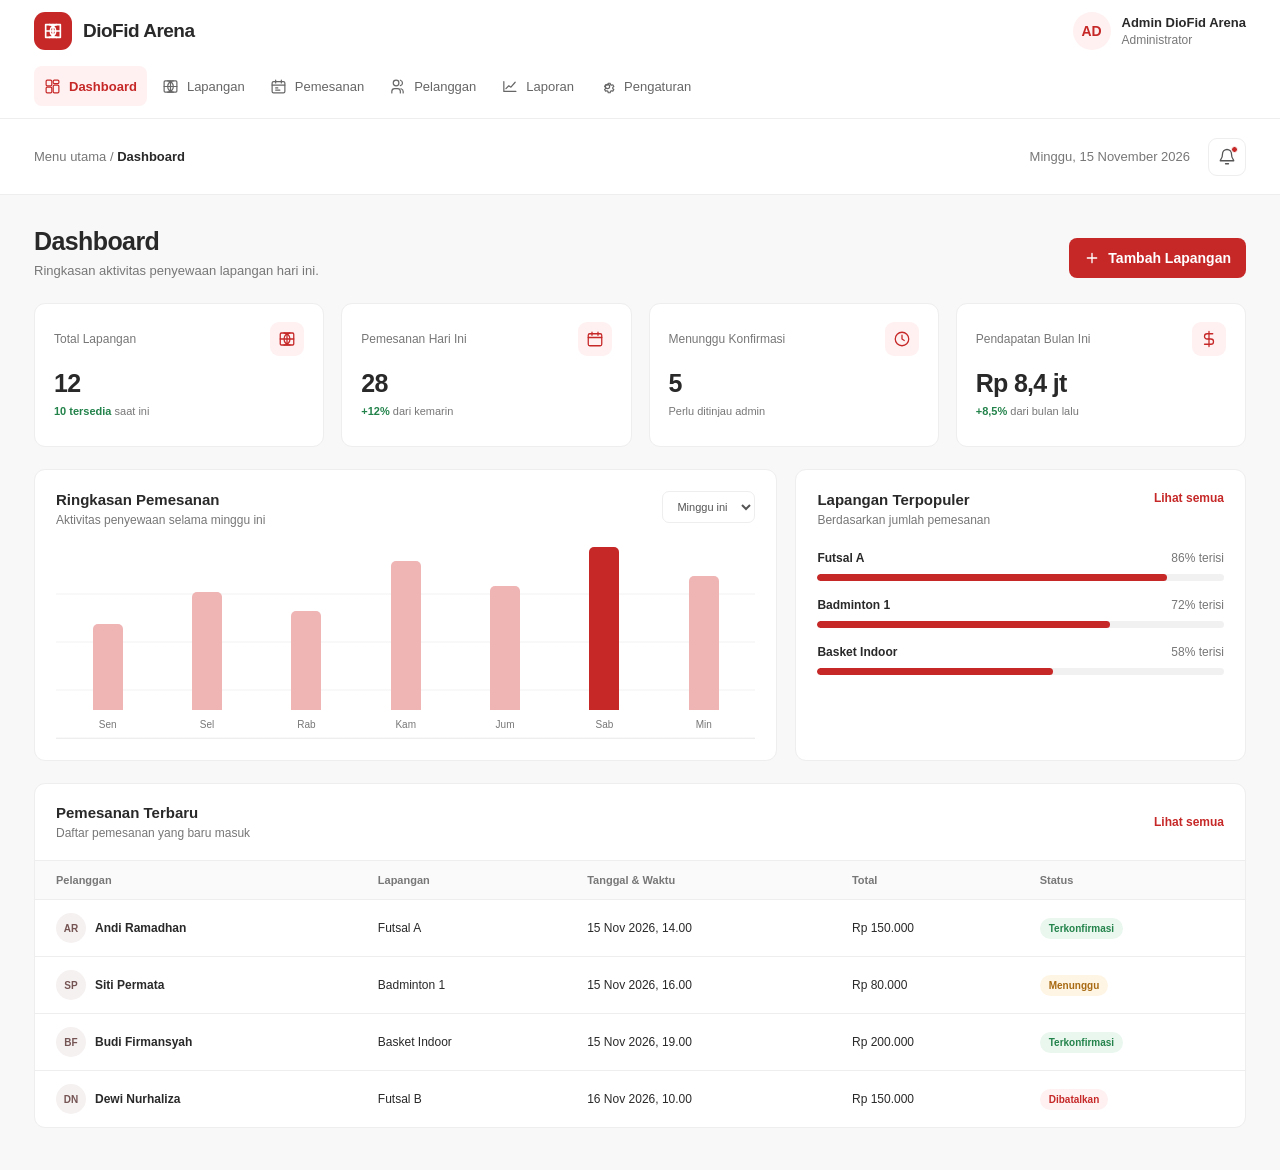
==== admin/index.html @ 39020728 "membuat halaman utama dashboard admin" ====
<!DOCTYPE html>
<html lang="id">
<head>
  <meta charset="UTF-8">
  <meta name="viewport" content="width=device-width, initial-scale=1.0">
  <meta name="theme-color" content="#c62828">
  <title>Dashboard Admin | DioFid Arena</title>
  <link rel="stylesheet" href="css/style.css">
</head>
<body>
  <div class="layout">
    <aside class="sidebar" aria-label="Navigasi admin">
      <a class="brand" href="#" aria-label="DioFid Arena, halaman utama admin">
        <span class="brand-mark" aria-hidden="true">
          <svg viewBox="0 0 24 24" fill="none" stroke="currentColor" stroke-width="1.8" stroke-linecap="round" stroke-linejoin="round">
            <path d="M4 5h16v14H4z"></path>
            <path d="M12 5v14M4 12h16M8 5a7 7 0 0 1 0 14M16 5a7 7 0 0 0 0 14"></path>
          </svg>
        </span>
        <span>DioFid Arena</span>
      </a>

      <p class="nav-label">Menu utama</p>
      <nav aria-label="Menu utama">
        <ul class="nav-list">
          <li>
            <a class="nav-link active" href="#dashboard" aria-current="page">
              <svg viewBox="0 0 24 24" aria-hidden="true"><rect x="3" y="3" width="8" height="8" rx="1.5"></rect><rect x="13" y="3" width="8" height="5" rx="1.5"></rect><rect x="13" y="10" width="8" height="11" rx="1.5"></rect><rect x="3" y="13" width="8" height="8" rx="1.5"></rect></svg>
              Dashboard
            </a>
          </li>
          <li>
            <a class="nav-link" href="#lapangan">
              <svg viewBox="0 0 24 24" aria-hidden="true"><rect x="3" y="4" width="18" height="16" rx="1.5"></rect><path d="M12 4v16M3 12h18M8 4a8 8 0 0 1 0 16M16 4a8 8 0 0 0 0 16"></path></svg>
              Lapangan
            </a>
          </li>
          <li>
            <a class="nav-link" href="#pemesanan">
              <svg viewBox="0 0 24 24" aria-hidden="true"><rect x="3" y="5" width="18" height="16" rx="2"></rect><path d="M16 3v4M8 3v4M3 10h18M8 14h3M8 17h6"></path></svg>
              Pemesanan
            </a>
          </li>
          <li>
            <span class="nav-link" aria-disabled="true">
              <svg viewBox="0 0 24 24" aria-hidden="true"><path d="M16 21v-2a4 4 0 0 0-4-4H8a4 4 0 0 0-4 4v2"></path><circle cx="10" cy="7" r="4"></circle><path d="M20 21v-2a4 4 0 0 0-3-3.87M16 3.13a4 4 0 0 1 0 7.75"></path></svg>
              Pelanggan
            </span>
          </li>
          <li>
            <span class="nav-link" aria-disabled="true">
              <svg viewBox="0 0 24 24" aria-hidden="true"><path d="M4 19V5M4 19h17"></path><path d="m7 15 4-4 3 2 6-7"></path></svg>
              Laporan
            </span>
          </li>
          <li>
            <span class="nav-link" aria-disabled="true">
              <svg viewBox="0 0 24 24" aria-hidden="true"><circle cx="12" cy="12" r="3"></circle><path d="m19.4 15 .1.1 1.4 1.1-1.4 2.4-1.8-.6a8 8 0 0 1-1.6.9l-.3 1.9h-2.8l-.3-1.9a8 8 0 0 1-1.6-.9l-1.8.6-1.4-2.4 1.5-1.2a7 7 0 0 1 0-1.8l-1.5-1.2 1.4-2.4 1.8.6a8 8 0 0 1 1.6-.9l.3-1.9h2.8l.3 1.9a8 8 0 0 1 1.6.9l1.8-.6 1.4 2.4-1.5 1.2a7 7 0 0 1 0 1.8Z"></path></svg>
              Pengaturan
            </span>
          </li>
        </ul>
      </nav>

      <div class="sidebar-bottom">
        <div class="admin-profile">
          <span class="avatar" aria-hidden="true">AD</span>
          <div>
            <p class="profile-name">Admin DioFid Arena</p>
            <p class="profile-role">Administrator</p>
          </div>
        </div>
      </div>
    </aside>

    <main class="main" id="dashboard">
      <header class="topbar">
        <div class="breadcrumb">Menu utama <span aria-hidden="true">/</span> <strong>Dashboard</strong></div>
        <div class="topbar-right">
          <span class="today">Minggu, 15 November 2026</span>
          <button class="notification" type="button" aria-label="Notifikasi baru">
            <svg viewBox="0 0 24 24" aria-hidden="true"><path d="M18 8a6 6 0 0 0-12 0c0 7-3 7-3 9h18c0-2-3-2-3-9M10 21h4"></path></svg>
            <span class="notification-dot" aria-hidden="true"></span>
          </button>
        </div>
      </header>

      <div class="content">
        <section class="page-heading" aria-labelledby="page-title">
          <div>
            <h1 id="page-title">Dashboard</h1>
            <p>Ringkasan aktivitas penyewaan lapangan hari ini.</p>
          </div>
          <a class="primary-button" href="#lapangan">
            <svg viewBox="0 0 24 24" aria-hidden="true"><path d="M12 5v14M5 12h14"></path></svg>
            Tambah Lapangan
          </a>
        </section>

        <section class="stats-grid" aria-label="Ringkasan statistik">
          <article class="stat-card">
            <div class="stat-top">
              Total Lapangan
              <span class="stat-icon" aria-hidden="true">
                <svg viewBox="0 0 24 24"><rect x="3" y="4" width="18" height="16" rx="1.5"></rect><path d="M12 4v16M3 12h18M8 4a8 8 0 0 1 0 16M16 4a8 8 0 0 0 0 16"></path></svg>
              </span>
            </div>
            <p class="stat-value">12</p>
            <p class="stat-note"><strong>10 tersedia</strong> saat ini</p>
          </article>
          <article class="stat-card">
            <div class="stat-top">
              Pemesanan Hari Ini
              <span class="stat-icon" aria-hidden="true">
                <svg viewBox="0 0 24 24"><rect x="3" y="5" width="18" height="16" rx="2"></rect><path d="M16 3v4M8 3v4M3 10h18"></path></svg>
              </span>
            </div>
            <p class="stat-value">28</p>
            <p class="stat-note"><strong>+12%</strong> dari kemarin</p>
          </article>
          <article class="stat-card">
            <div class="stat-top">
              Menunggu Konfirmasi
              <span class="stat-icon" aria-hidden="true">
                <svg viewBox="0 0 24 24"><circle cx="12" cy="12" r="9"></circle><path d="M12 7v5l3 2"></path></svg>
              </span>
            </div>
            <p class="stat-value">5</p>
            <p class="stat-note">Perlu ditinjau admin</p>
          </article>
          <article class="stat-card">
            <div class="stat-top">
              Pendapatan Bulan Ini
              <span class="stat-icon" aria-hidden="true">
                <svg viewBox="0 0 24 24"><path d="M12 2v20M17 5H9.5a3.5 3.5 0 0 0 0 7h5a3.5 3.5 0 0 1 0 7H6"></path></svg>
              </span>
            </div>
            <p class="stat-value">Rp 8,4 jt</p>
            <p class="stat-note"><strong>+8,5%</strong> dari bulan lalu</p>
          </article>
        </section>

        <section class="overview-grid" aria-label="Ringkasan performa">
          <article class="panel">
            <div class="panel-heading">
              <div>
                <h2>Ringkasan Pemesanan</h2>
                <p>Aktivitas penyewaan selama minggu ini</p>
              </div>
              <select class="period-select" aria-label="Periode ringkasan">
                <option>Minggu ini</option>
                <option>Bulan ini</option>
              </select>
            </div>
            <div class="chart" role="img" aria-label="Grafik pemesanan minggu ini: Senin 45 persen, Selasa 62 persen, Rabu 52 persen, Kamis 78 persen, Jumat 65 persen, Sabtu 92 persen, Minggu 70 persen">
              <div class="chart-day"><span class="chart-bar chart-bar-45"></span><span class="chart-label">Sen</span></div>
              <div class="chart-day"><span class="chart-bar chart-bar-62"></span><span class="chart-label">Sel</span></div>
              <div class="chart-day"><span class="chart-bar chart-bar-52"></span><span class="chart-label">Rab</span></div>
              <div class="chart-day"><span class="chart-bar chart-bar-78"></span><span class="chart-label">Kam</span></div>
              <div class="chart-day"><span class="chart-bar chart-bar-65"></span><span class="chart-label">Jum</span></div>
              <div class="chart-day"><span class="chart-bar chart-bar-92 highlight"></span><span class="chart-label">Sab</span></div>
              <div class="chart-day"><span class="chart-bar chart-bar-70"></span><span class="chart-label">Min</span></div>
            </div>
          </article>

          <article class="panel" id="lapangan">
            <div class="panel-heading">
              <div>
                <h2>Lapangan Terpopuler</h2>
                <p>Berdasarkan jumlah pemesanan</p>
              </div>
              <a class="text-link" href="#lapangan">Lihat semua</a>
            </div>
            <div class="field-list">
              <div class="field-item">
                <strong>Futsal A</strong><span>86% terisi</span>
                <div class="progress-track" role="progressbar" aria-label="Futsal A terisi" aria-valuenow="86" aria-valuemin="0" aria-valuemax="100"><div class="progress-fill progress-86"></div></div>
              </div>
              <div class="field-item">
                <strong>Badminton 1</strong><span>72% terisi</span>
                <div class="progress-track" role="progressbar" aria-label="Badminton 1 terisi" aria-valuenow="72" aria-valuemin="0" aria-valuemax="100"><div class="progress-fill progress-72"></div></div>
              </div>
              <div class="field-item">
                <strong>Basket Indoor</strong><span>58% terisi</span>
                <div class="progress-track" role="progressbar" aria-label="Basket Indoor terisi" aria-valuenow="58" aria-valuemin="0" aria-valuemax="100"><div class="progress-fill progress-58"></div></div>
              </div>
            </div>
          </article>
        </section>

        <section class="panel table-panel" id="pemesanan" aria-labelledby="booking-title">
          <div class="panel-heading">
            <div>
              <h2 id="booking-title">Pemesanan Terbaru</h2>
              <p>Daftar pemesanan yang baru masuk</p>
            </div>
            <a class="text-link" href="#pemesanan">Lihat semua</a>
          </div>
          <div class="table-wrap">
            <table>
              <thead>
                <tr>
                  <th scope="col">Pelanggan</th>
                  <th scope="col">Lapangan</th>
                  <th scope="col">Tanggal &amp; Waktu</th>
                  <th scope="col">Total</th>
                  <th scope="col">Status</th>
                </tr>
              </thead>
              <tbody>
                <tr>
                  <td><span class="customer-cell"><span class="customer-avatar" aria-hidden="true">AR</span>Andi Ramadhan</span></td>
                  <td>Futsal A</td>
                  <td>15 Nov 2026, 14.00</td>
                  <td>Rp 150.000</td>
                  <td><span class="status confirmed">Terkonfirmasi</span></td>
                </tr>
                <tr>
                  <td><span class="customer-cell"><span class="customer-avatar" aria-hidden="true">SP</span>Siti Permata</span></td>
                  <td>Badminton 1</td>
                  <td>15 Nov 2026, 16.00</td>
                  <td>Rp 80.000</td>
                  <td><span class="status waiting">Menunggu</span></td>
                </tr>
                <tr>
                  <td><span class="customer-cell"><span class="customer-avatar" aria-hidden="true">BF</span>Budi Firmansyah</span></td>
                  <td>Basket Indoor</td>
                  <td>15 Nov 2026, 19.00</td>
                  <td>Rp 200.000</td>
                  <td><span class="status confirmed">Terkonfirmasi</span></td>
                </tr>
                <tr>
                  <td><span class="customer-cell"><span class="customer-avatar" aria-hidden="true">DN</span>Dewi Nurhaliza</span></td>
                  <td>Futsal B</td>
                  <td>16 Nov 2026, 10.00</td>
                  <td>Rp 150.000</td>
                  <td><span class="status cancelled">Dibatalkan</span></td>
                </tr>
              </tbody>
            </table>
          </div>
        </section>
      </div>
    </main>
  </div>
</body>
</html>
---- admin/css/style.css ----
:root {
      color-scheme: light;
      --red: #c62828;
      --red-dark: #a91f1f;
      --red-light: #fff1f1;
      --ink: #292929;
      --muted: #777;
      --line: #eeeeee;
      --surface: #ffffff;
      --background: #f8f8f8;
      --green: #23834b;
      --green-light: #eaf7ef;
      --amber: #a86a12;
      --amber-light: #fff5e5;
    }

    * {
      box-sizing: border-box;
    }

    body {
      margin: 0;
      background: var(--background);
      color: var(--ink);
      font-family: Arial, Helvetica, sans-serif;
      font-size: 14px;
    }

    a {
      color: inherit;
      text-decoration: none;
    }

    button {
      font: inherit;
    }

    .layout {
      min-height: 100vh;
    }

    .sidebar {
      position: sticky;
      top: 0;
      z-index: 2;
      display: flex;
      width: 100%;
      flex-wrap: wrap;
      align-items: center;
      gap: 16px;
      border-bottom: 1px solid var(--line);
      background: var(--surface);
      padding: 12px 34px;
    }

    .brand {
      display: flex;
      align-items: center;
      gap: 11px;
      margin: 0;
      font-size: 19px;
      font-weight: 700;
      letter-spacing: -0.5px;
      white-space: nowrap;
    }

    .brand-mark {
      display: grid;
      width: 38px;
      height: 38px;
      place-items: center;
      border-radius: 11px;
      background: var(--red);
      color: white;
    }

    .brand-mark svg {
      width: 22px;
      height: 22px;
    }

    .nav-label {
      display: none;
    }

    .sidebar nav {
      order: 3;
      flex: 1 0 100%;
      min-width: 0;
    }

    .nav-list {
      display: flex;
      flex-wrap: wrap;
      justify-content: flex-start;
      gap: 5px;
      margin: 0;
      padding: 0;
      list-style: none;
    }

    .nav-link {
      display: flex;
      min-height: 40px;
      align-items: center;
      gap: 8px;
      border-radius: 8px;
      color: #666;
      padding: 0 10px;
      font-size: 13px;
      transition: background 150ms ease, color 150ms ease;
      white-space: nowrap;
    }

    .nav-link.active,
    a.nav-link:hover {
      background: var(--red-light);
      color: var(--red);
    }

    .nav-link.active {
      font-weight: 700;
    }

    .nav-link svg {
      width: 17px;
      height: 17px;
      flex: 0 0 auto;
      fill: none;
      stroke: currentColor;
      stroke-linecap: round;
      stroke-linejoin: round;
      stroke-width: 1.7;
    }

    .sidebar-bottom {
      flex-shrink: 0;
      margin-left: auto;
    }

    .admin-profile {
      display: flex;
      align-items: center;
      gap: 11px;
      padding: 0;
    }

    .avatar {
      display: grid;
      width: 38px;
      height: 38px;
      flex: 0 0 auto;
      place-items: center;
      border-radius: 50%;
      background: var(--red-light);
      color: var(--red);
      font-weight: 700;
    }

    .profile-name {
      margin: 0 0 3px;
      font-size: 13px;
      font-weight: 700;
    }

    .profile-role {
      margin: 0;
      color: var(--muted);
      font-size: 12px;
    }

    .main {
      min-height: 100vh;
      margin-left: 0;
    }

    .topbar {
      display: flex;
      min-height: 76px;
      align-items: center;
      justify-content: space-between;
      border-bottom: 1px solid var(--line);
      background: var(--surface);
      padding: 0 34px;
    }

    .breadcrumb {
      color: var(--muted);
      font-size: 13px;
    }

    .breadcrumb strong {
      color: var(--ink);
      font-weight: 600;
    }

    .topbar-right {
      display: flex;
      align-items: center;
      gap: 18px;
    }

    .today {
      color: var(--muted);
      font-size: 13px;
    }

    .notification {
      position: relative;
      display: grid;
      width: 38px;
      height: 38px;
      place-items: center;
      border: 1px solid var(--line);
      border-radius: 9px;
      background: white;
      color: #555;
    }

    .notification svg {
      width: 18px;
      height: 18px;
      fill: none;
      stroke: currentColor;
      stroke-linecap: round;
      stroke-linejoin: round;
      stroke-width: 1.7;
    }

    .notification-dot {
      position: absolute;
      top: 7px;
      right: 7px;
      width: 7px;
      height: 7px;
      border: 1.5px solid white;
      border-radius: 50%;
      background: var(--red);
    }

    .content {
      width: min(100%, 1440px);
      margin: 0 auto;
      padding: 32px 34px 42px;
    }

    .page-heading {
      display: flex;
      align-items: flex-end;
      justify-content: space-between;
      gap: 16px;
      margin-bottom: 25px;
    }

    .page-heading h1 {
      margin: 0 0 7px;
      font-size: 25px;
      letter-spacing: -0.6px;
    }

    .page-heading p {
      margin: 0;
      color: var(--muted);
      font-size: 13px;
    }

    .primary-button {
      display: inline-flex;
      min-height: 40px;
      align-items: center;
      justify-content: center;
      gap: 8px;
      border: 0;
      border-radius: 8px;
      background: var(--red);
      color: white;
      padding: 0 15px;
      font-weight: 600;
      cursor: pointer;
    }

    .primary-button:hover {
      background: var(--red-dark);
    }

    .primary-button svg {
      width: 16px;
      height: 16px;
      fill: none;
      stroke: currentColor;
      stroke-linecap: round;
      stroke-width: 2;
    }

    .stats-grid {
      display: grid;
      grid-template-columns: repeat(4, minmax(0, 1fr));
      gap: 17px;
      margin-bottom: 22px;
    }

    .stat-card,
    .panel {
      border: 1px solid var(--line);
      border-radius: 11px;
      background: var(--surface);
    }

    .stat-card {
      min-height: 144px;
      padding: 18px 19px;
    }

    .stat-top {
      display: flex;
      align-items: center;
      justify-content: space-between;
      gap: 8px;
      color: var(--muted);
      font-size: 12px;
    }

    .stat-icon {
      display: grid;
      width: 34px;
      height: 34px;
      place-items: center;
      border-radius: 9px;
      background: var(--red-light);
      color: var(--red);
    }

    .stat-icon svg {
      width: 18px;
      height: 18px;
      fill: none;
      stroke: currentColor;
      stroke-linecap: round;
      stroke-linejoin: round;
      stroke-width: 1.7;
    }

    .stat-value {
      margin: 13px 0 7px;
      font-size: 25px;
      font-weight: 700;
      letter-spacing: -0.7px;
    }

    .stat-note {
      margin: 0;
      color: var(--muted);
      font-size: 11px;
    }

    .stat-note strong {
      color: var(--green);
      font-weight: 600;
    }

    .overview-grid {
      display: grid;
      grid-template-columns: minmax(0, 1.65fr) minmax(265px, 1fr);
      gap: 18px;
      margin-bottom: 22px;
    }

    .panel {
      padding: 21px;
    }

    .panel-heading {
      display: flex;
      align-items: flex-start;
      justify-content: space-between;
      gap: 12px;
      margin-bottom: 20px;
    }

    .panel-heading h2 {
      margin: 0 0 5px;
      font-size: 15px;
    }

    .panel-heading p {
      margin: 0;
      color: var(--muted);
      font-size: 12px;
    }

    .period-select {
      border: 1px solid var(--line);
      border-radius: 7px;
      background: white;
      color: #555;
      padding: 8px 10px;
      font: inherit;
      font-size: 11px;
    }

    .chart {
      display: grid;
      height: 192px;
      grid-template-columns: repeat(7, minmax(0, 1fr));
      align-items: end;
      gap: 12px;
      border-bottom: 1px solid var(--line);
      background: repeating-linear-gradient(
        to bottom,
        transparent 0,
        transparent 46px,
        #f2f2f2 47px,
        transparent 48px
      );
      padding: 0 8px;
    }

    .chart-day {
      display: flex;
      height: 100%;
      flex-direction: column;
      align-items: center;
      justify-content: flex-end;
      gap: 9px;
      color: var(--muted);
      font-size: 10px;
    }

    .chart-bar {
      width: min(30px, 75%);
      min-height: 8px;
      border-radius: 5px 5px 0 0;
      background: #efb4b4;
    }

    .chart-bar-45 { height: 45%; }
    .chart-bar-52 { height: 52%; }
    .chart-bar-62 { height: 62%; }
    .chart-bar-65 { height: 65%; }
    .chart-bar-70 { height: 70%; }
    .chart-bar-78 { height: 78%; }
    .chart-bar-92 { height: 92%; }

    .chart-bar.highlight {
      background: var(--red);
    }

    .chart-label {
      padding-bottom: 8px;
    }

    .field-list {
      display: grid;
      gap: 17px;
      margin-top: 24px;
    }

    .field-item {
      display: grid;
      grid-template-columns: 1fr auto;
      gap: 9px 12px;
      align-items: center;
      font-size: 12px;
    }

    .field-item strong {
      font-size: 12px;
    }

    .field-item span {
      color: var(--muted);
    }

    .progress-track {
      grid-column: 1 / -1;
      height: 7px;
      overflow: hidden;
      border-radius: 10px;
      background: #f1f1f1;
    }

    .progress-fill {
      height: 100%;
      border-radius: inherit;
      background: var(--red);
    }

    .progress-58 { width: 58%; }
    .progress-72 { width: 72%; }
    .progress-86 { width: 86%; }

    .table-panel {
      padding: 0;
      overflow: hidden;
    }

    .table-panel .panel-heading {
      align-items: center;
      margin: 0;
      padding: 20px 21px;
    }

    .text-link {
      color: var(--red);
      font-size: 12px;
      font-weight: 600;
    }

    .table-wrap {
      overflow-x: auto;
    }

    table {
      width: 100%;
      border-collapse: collapse;
      text-align: left;
      white-space: nowrap;
    }

    thead {
      background: #fafafa;
    }

    th,
    td {
      border-top: 1px solid var(--line);
      padding: 13px 21px;
    }

    th {
      color: var(--muted);
      font-size: 11px;
      font-weight: 600;
    }

    td {
      font-size: 12px;
    }

    .customer-cell {
      display: flex;
      align-items: center;
      gap: 9px;
      font-weight: 600;
    }

    .customer-avatar {
      display: grid;
      width: 30px;
      height: 30px;
      place-items: center;
      border-radius: 50%;
      background: #f6f1f1;
      color: #755454;
      font-size: 10px;
      font-weight: 700;
    }

    .status {
      display: inline-block;
      border-radius: 20px;
      padding: 5px 9px;
      font-size: 10px;
      font-weight: 600;
    }

    .status.confirmed {
      background: var(--green-light);
      color: var(--green);
    }

    .status.waiting {
      background: var(--amber-light);
      color: var(--amber);
    }

    .status.cancelled {
      background: var(--red-light);
      color: var(--red);
    }

    @media (max-width: 1100px) {
      .sidebar {
        row-gap: 8px;
        padding: 12px 24px;
      }

      .stats-grid {
        grid-template-columns: repeat(2, minmax(0, 1fr));
      }

      .overview-grid {
        grid-template-columns: minmax(0, 1.3fr) minmax(240px, 1fr);
      }
    }

    @media (max-width: 760px) {
      .sidebar {
        position: static;
        padding: 12px 18px;
      }

      .nav-list {
        overflow-x: auto;
        flex-wrap: nowrap;
      }

      .nav-link {
        min-height: 38px;
        font-size: 12px;
      }

      .nav-link svg {
        width: 15px;
        height: 15px;
      }

      .topbar {
        min-height: 60px;
        padding: 0 20px;
      }

      .content {
        padding: 25px 20px 32px;
      }

      .overview-grid {
        grid-template-columns: 1fr;
      }
    }

    @media (max-width: 480px) {
      .brand {
        font-size: 17px;
      }

      .brand-mark {
        width: 34px;
        height: 34px;
      }

      .profile-name,
      .profile-role {
        display: none;
      }

      .avatar {
        width: 34px;
        height: 34px;
      }

      .stats-grid {
        grid-template-columns: 1fr 1fr;
        gap: 10px;
      }

      .stat-card {
        min-height: 132px;
        padding: 14px;
      }

      .stat-value {
        font-size: 22px;
      }

      .stat-top {
        font-size: 11px;
      }

      .page-heading {
        align-items: flex-start;
      }

      .page-heading h1 {
        font-size: 22px;
      }

      .primary-button {
        min-height: 36px;
        padding: 0 10px;
        font-size: 11px;
        white-space: nowrap;
      }

      .today {
        font-size: 11px;
      }

      .topbar-right {
        gap: 10px;
      }

      .chart {
        gap: 5px;
        padding: 0 2px;
      }

      .panel {
        padding: 16px;
      }

      .table-panel {
        padding: 0;
      }
    }
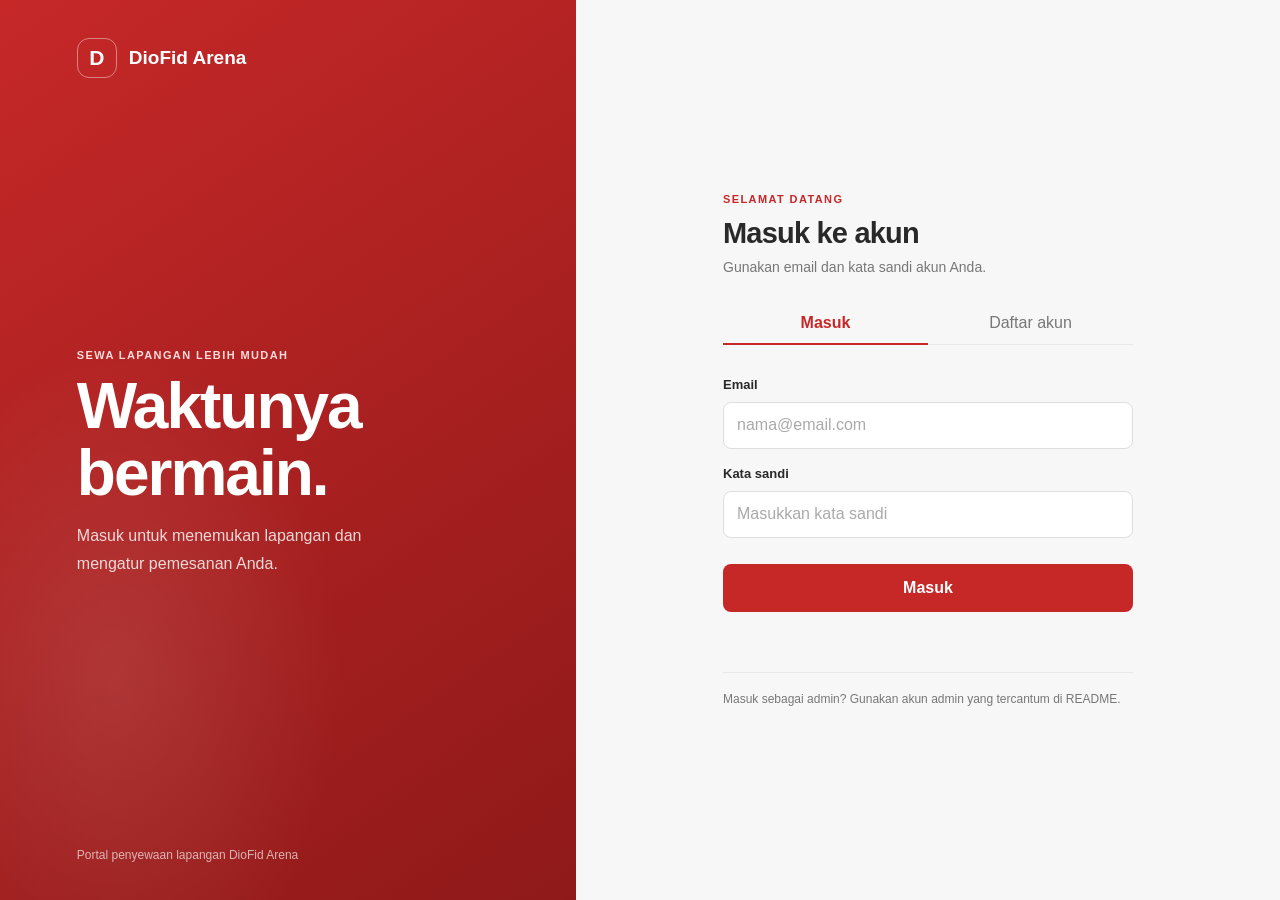
==== commit 0962231e: "menambahkan fitur login dan register" ====
--- a/admin/index.html
+++ b/admin/index.html
@@ -6,8 +6,10 @@
   <meta name="theme-color" content="#c62828">
   <title>Dashboard Admin | DioFid Arena</title>
   <link rel="stylesheet" href="css/style.css">
+  <link rel="stylesheet" href="../assets/css/portal.css">
+  <script src="../assets/js/auth.js" defer></script>
 </head>
-<body>
+<body data-page="admin">
   <div class="layout">
     <aside class="sidebar" aria-label="Navigasi admin">
       <a class="brand" href="#" aria-label="DioFid Arena, halaman utama admin">
@@ -66,9 +68,10 @@
         <div class="admin-profile">
           <span class="avatar" aria-hidden="true">AD</span>
           <div>
-            <p class="profile-name">Admin DioFid Arena</p>
+            <p class="profile-name" data-session-name>Admin DioFid Arena</p>
             <p class="profile-role">Administrator</p>
           </div>
+          <button class="logout-button" type="button" data-logout>Keluar</button>
         </div>
       </div>
     </aside>
--- a/admin/css/style.css
+++ b/admin/css/style.css
@@ -169,6 +169,17 @@
       font-size: 12px;
     }
 
+    .admin-profile .logout-button {
+      min-height: 34px;
+      border: 1px solid var(--line);
+      border-radius: 7px;
+      background: white;
+      color: var(--ink);
+      padding: 0 10px;
+      font-size: 12px;
+      cursor: pointer;
+    }
+
     .main {
       min-height: 100vh;
       margin-left: 0;
--- a/assets/css/portal.css
+++ b/assets/css/portal.css
@@ -0,0 +1,457 @@
+:root {
+  color-scheme: light;
+  --red: #c62828;
+  --red-dark: #a91f1f;
+  --ink: #292929;
+  --muted: #777;
+  --line: #e8e8e8;
+  --surface: #fff;
+  --background: #f7f7f7;
+  --green: #23834b;
+}
+
+* {
+  box-sizing: border-box;
+}
+
+body {
+  min-width: 320px;
+  min-height: 100vh;
+  margin: 0;
+  background: var(--background);
+  color: var(--ink);
+  font-family: Arial, Helvetica, sans-serif;
+}
+
+button,
+input {
+  font: inherit;
+}
+
+.auth-layout {
+  display: grid;
+  min-height: 100vh;
+  grid-template-columns: minmax(300px, 0.9fr) minmax(420px, 1.1fr);
+}
+
+.brand-panel {
+  display: flex;
+  min-height: 100vh;
+  flex-direction: column;
+  justify-content: space-between;
+  background:
+    radial-gradient(ellipse at 20% 75%, rgb(255 255 255 / 10%), transparent 35%),
+    linear-gradient(145deg, #c62828, #8f1919);
+  color: white;
+  padding: 38px clamp(28px, 6vw, 88px);
+}
+
+.brand {
+  display: inline-flex;
+  align-items: center;
+  gap: 12px;
+  color: inherit;
+  font-size: 19px;
+  font-weight: 700;
+  text-decoration: none;
+}
+
+.brand-mark {
+  display: grid;
+  width: 40px;
+  height: 40px;
+  place-items: center;
+  border: 1px solid rgb(255 255 255 / 42%);
+  border-radius: 12px;
+  font-size: 21px;
+}
+
+.brand-copy {
+  max-width: 440px;
+  margin: auto 0;
+  padding: 56px 0;
+}
+
+.eyebrow {
+  margin: 0 0 12px;
+  color: var(--red);
+  font-size: 11px;
+  font-weight: 700;
+  letter-spacing: 1.4px;
+  text-transform: uppercase;
+}
+
+.brand-copy .eyebrow {
+  color: #ffdada;
+}
+
+.brand-copy h1 {
+  margin: 0 0 16px;
+  font-size: clamp(40px, 5vw, 66px);
+  letter-spacing: -2px;
+  line-height: 1.04;
+}
+
+.brand-copy > p:last-child {
+  max-width: 350px;
+  margin: 0;
+  color: rgb(255 255 255 / 82%);
+  font-size: 16px;
+  line-height: 1.7;
+}
+
+.brand-caption {
+  margin: 0;
+  color: rgb(255 255 255 / 65%);
+  font-size: 12px;
+}
+
+.form-panel {
+  display: grid;
+  min-height: 100vh;
+  place-items: center;
+  padding: 40px 28px;
+}
+
+.form-wrap {
+  width: min(100%, 410px);
+}
+
+.form-heading {
+  margin-bottom: 27px;
+}
+
+.form-heading h2 {
+  margin: 0 0 9px;
+  font-size: 29px;
+  letter-spacing: -0.8px;
+}
+
+.form-heading > p:last-child {
+  margin: 0;
+  color: var(--muted);
+  font-size: 14px;
+}
+
+.form-tabs {
+  display: grid;
+  grid-template-columns: 1fr 1fr;
+  border-bottom: 1px solid var(--line);
+  margin-bottom: 25px;
+}
+
+.form-tab {
+  position: relative;
+  border: 0;
+  background: transparent;
+  color: var(--muted);
+  padding: 12px 8px;
+  cursor: pointer;
+}
+
+.form-tab.active {
+  color: var(--red);
+  font-weight: 700;
+}
+
+.form-tab.active::after {
+  position: absolute;
+  right: 0;
+  bottom: -1px;
+  left: 0;
+  height: 2px;
+  background: var(--red);
+  content: "";
+}
+
+.auth-form {
+  display: grid;
+  gap: 10px;
+}
+
+.auth-form[hidden] {
+  display: none;
+}
+
+.auth-form label {
+  margin-top: 7px;
+  font-size: 13px;
+  font-weight: 600;
+}
+
+.auth-form input {
+  width: 100%;
+  min-height: 47px;
+  border: 1px solid #dedede;
+  border-radius: 8px;
+  background: white;
+  color: var(--ink);
+  padding: 0 13px;
+  outline: none;
+}
+
+.auth-form input:focus {
+  border-color: var(--red);
+  box-shadow: 0 0 0 3px rgb(198 40 40 / 10%);
+}
+
+.auth-form input::placeholder {
+  color: #aaa;
+}
+
+.submit-button {
+  min-height: 48px;
+  border: 0;
+  border-radius: 8px;
+  background: var(--red);
+  color: white;
+  margin-top: 16px;
+  font-weight: 700;
+  cursor: pointer;
+}
+
+.submit-button:hover {
+  background: var(--red-dark);
+}
+
+.form-message {
+  min-height: 20px;
+  margin: 15px 0 0;
+  color: var(--red-dark);
+  font-size: 13px;
+  line-height: 1.5;
+}
+
+.form-message.success {
+  color: var(--green);
+}
+
+.admin-hint {
+  border-top: 1px solid var(--line);
+  color: var(--muted);
+  margin: 25px 0 0;
+  padding-top: 17px;
+  font-size: 12px;
+  line-height: 1.5;
+}
+
+.fields-layout {
+  width: min(100% - 40px, 1120px);
+  margin: 0 auto;
+  padding: 30px 0 52px;
+}
+
+.fields-header {
+  display: flex;
+  align-items: center;
+  justify-content: space-between;
+  gap: 18px;
+  border-bottom: 1px solid var(--line);
+  background: white;
+  padding: 18px max(20px, calc((100% - 1120px) / 2));
+}
+
+.fields-header .brand {
+  color: var(--ink);
+}
+
+.header-actions {
+  display: flex;
+  align-items: center;
+  gap: 16px;
+}
+
+.welcome-name {
+  color: var(--muted);
+  font-size: 13px;
+}
+
+.logout-button {
+  min-height: 38px;
+  border: 1px solid var(--line);
+  border-radius: 7px;
+  background: white;
+  color: var(--ink);
+  padding: 0 13px;
+  cursor: pointer;
+}
+
+.fields-heading {
+  margin: 34px 0 23px;
+}
+
+.fields-heading h1 {
+  margin: 0 0 8px;
+  font-size: clamp(25px, 4vw, 34px);
+  letter-spacing: -0.8px;
+}
+
+.fields-heading p {
+  margin: 0;
+  color: var(--muted);
+  line-height: 1.6;
+}
+
+.fields-grid {
+  display: grid;
+  grid-template-columns: repeat(3, minmax(0, 1fr));
+  gap: 18px;
+}
+
+.field-card {
+  overflow: hidden;
+  border: 1px solid var(--line);
+  border-radius: 12px;
+  background: var(--surface);
+}
+
+.field-visual {
+  display: grid;
+  min-height: 150px;
+  place-items: center;
+  background:
+    linear-gradient(135deg, rgb(29 107 65 / 82%), rgb(15 73 43 / 94%)),
+    repeating-linear-gradient(90deg, transparent 0 55px, rgb(255 255 255 / 8%) 56px 58px);
+  color: white;
+}
+
+.field-visual svg {
+  width: 76px;
+  height: 55px;
+  fill: none;
+  stroke: currentColor;
+  stroke-width: 1.4;
+}
+
+.field-card-content {
+  padding: 17px;
+}
+
+.field-card h2 {
+  margin: 0 0 7px;
+  font-size: 17px;
+}
+
+.field-card p {
+  min-height: 38px;
+  margin: 0;
+  color: var(--muted);
+  font-size: 13px;
+  line-height: 1.5;
+}
+
+.field-card-footer {
+  display: flex;
+  align-items: center;
+  justify-content: space-between;
+  gap: 12px;
+  border-top: 1px solid var(--line);
+  margin-top: 15px;
+  padding-top: 14px;
+}
+
+.field-price {
+  font-size: 13px;
+  font-weight: 700;
+}
+
+.field-price span {
+  display: block;
+  margin-top: 3px;
+  color: var(--muted);
+  font-size: 11px;
+  font-weight: 400;
+}
+
+.book-button {
+  min-height: 36px;
+  border: 0;
+  border-radius: 7px;
+  background: var(--red);
+  color: white;
+  padding: 0 12px;
+  font-size: 12px;
+  font-weight: 700;
+  cursor: pointer;
+}
+
+.booking-message {
+  min-height: 20px;
+  color: var(--green);
+  margin: 20px 0 0;
+  font-size: 13px;
+}
+
+html:not(.authorized) body {
+  visibility: hidden;
+}
+
+@media (max-width: 760px) {
+  .auth-layout {
+    grid-template-columns: 1fr;
+  }
+
+  .brand-panel {
+    min-height: 0;
+    padding: 22px 24px;
+  }
+
+  .brand-copy {
+    padding: 42px 0 35px;
+  }
+
+  .brand-copy h1 {
+    font-size: 44px;
+  }
+
+  .brand-caption {
+    display: none;
+  }
+
+  .form-panel {
+    min-height: auto;
+    padding: 38px 24px 48px;
+  }
+
+  .fields-grid {
+    grid-template-columns: repeat(2, minmax(0, 1fr));
+  }
+
+  .fields-header {
+    padding-right: 20px;
+    padding-left: 20px;
+  }
+}
+
+@media (max-width: 520px) {
+  .fields-header {
+    align-items: flex-start;
+  }
+
+  .fields-header .brand {
+    font-size: 15px;
+  }
+
+  .fields-header .brand-mark {
+    width: 34px;
+    height: 34px;
+  }
+
+  .header-actions {
+    flex-direction: column;
+    align-items: flex-end;
+    gap: 7px;
+  }
+
+  .welcome-name {
+    font-size: 11px;
+  }
+
+  .fields-layout {
+    width: min(100% - 32px, 1120px);
+  }
+
+  .fields-grid {
+    grid-template-columns: 1fr;
+  }
+}
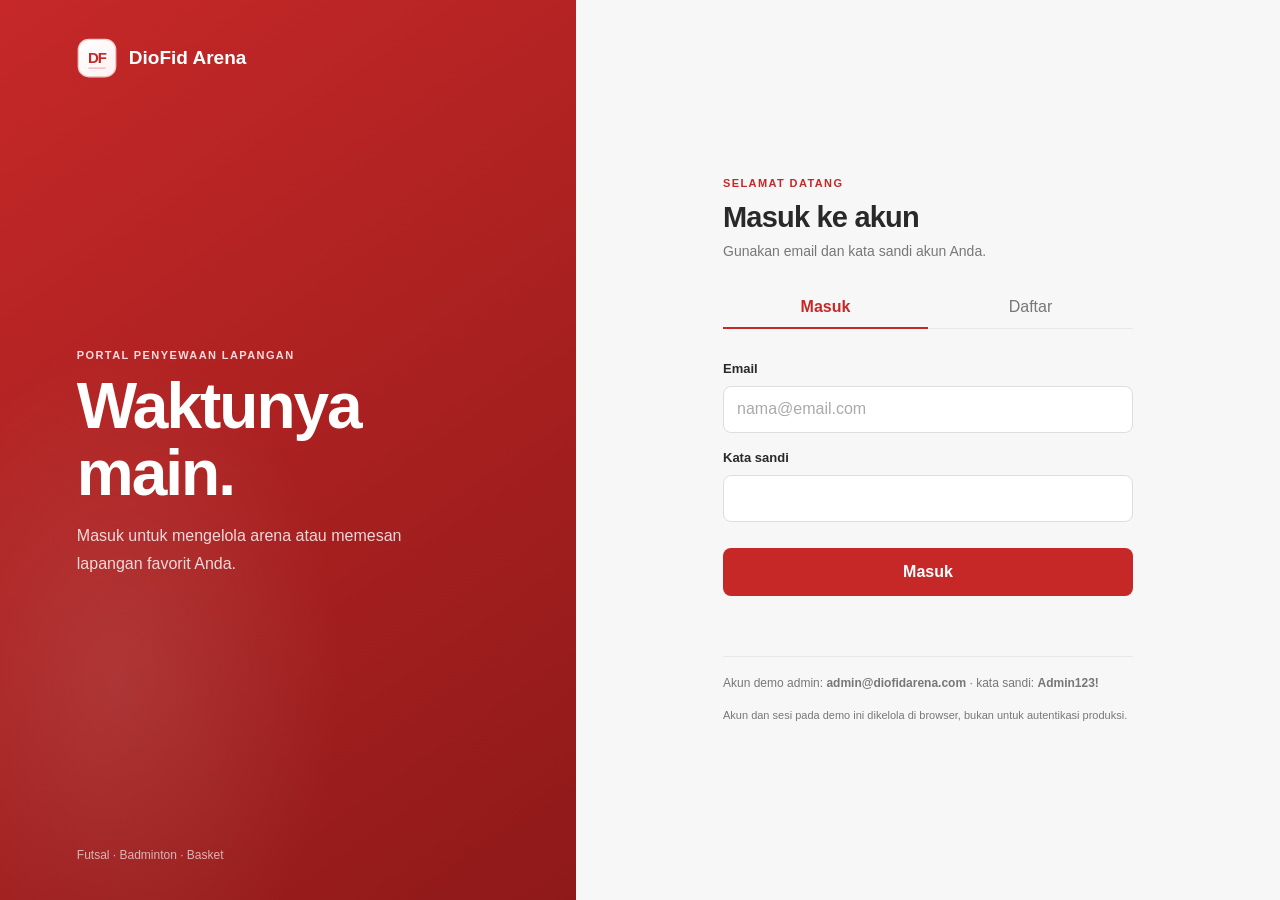
==== commit 9f6654bf: "memebenahi portal login, dan logo" ====
--- a/admin/index.html
+++ b/admin/index.html
@@ -5,82 +5,24 @@
   <meta name="viewport" content="width=device-width, initial-scale=1.0">
   <meta name="theme-color" content="#c62828">
   <title>Dashboard Admin | DioFid Arena</title>
+  <link rel="icon" type="image/svg+xml" href="../assets/logo.svg">
   <link rel="stylesheet" href="css/style.css">
   <link rel="stylesheet" href="../assets/css/portal.css">
+  <script src="js/layout.js" defer></script>
   <script src="../assets/js/auth.js" defer></script>
+  <script src="../assets/js/booking-store.js" defer></script>
+  <script src="../assets/js/fields.js" defer></script>
+  <script src="js/dashboard.js" defer></script>
 </head>
-<body data-page="admin">
+<body data-page="admin" data-admin-page="dashboard">
   <div class="layout">
-    <aside class="sidebar" aria-label="Navigasi admin">
-      <a class="brand" href="#" aria-label="DioFid Arena, halaman utama admin">
-        <span class="brand-mark" aria-hidden="true">
-          <svg viewBox="0 0 24 24" fill="none" stroke="currentColor" stroke-width="1.8" stroke-linecap="round" stroke-linejoin="round">
-            <path d="M4 5h16v14H4z"></path>
-            <path d="M12 5v14M4 12h16M8 5a7 7 0 0 1 0 14M16 5a7 7 0 0 0 0 14"></path>
-          </svg>
-        </span>
-        <span>DioFid Arena</span>
-      </a>
+    <aside class="sidebar" data-admin-sidebar aria-label="Navigasi admin"></aside>
 
-      <p class="nav-label">Menu utama</p>
-      <nav aria-label="Menu utama">
-        <ul class="nav-list">
-          <li>
-            <a class="nav-link active" href="#dashboard" aria-current="page">
-              <svg viewBox="0 0 24 24" aria-hidden="true"><rect x="3" y="3" width="8" height="8" rx="1.5"></rect><rect x="13" y="3" width="8" height="5" rx="1.5"></rect><rect x="13" y="10" width="8" height="11" rx="1.5"></rect><rect x="3" y="13" width="8" height="8" rx="1.5"></rect></svg>
-              Dashboard
-            </a>
-          </li>
-          <li>
-            <a class="nav-link" href="#lapangan">
-              <svg viewBox="0 0 24 24" aria-hidden="true"><rect x="3" y="4" width="18" height="16" rx="1.5"></rect><path d="M12 4v16M3 12h18M8 4a8 8 0 0 1 0 16M16 4a8 8 0 0 0 0 16"></path></svg>
-              Lapangan
-            </a>
-          </li>
-          <li>
-            <a class="nav-link" href="#pemesanan">
-              <svg viewBox="0 0 24 24" aria-hidden="true"><rect x="3" y="5" width="18" height="16" rx="2"></rect><path d="M16 3v4M8 3v4M3 10h18M8 14h3M8 17h6"></path></svg>
-              Pemesanan
-            </a>
-          </li>
-          <li>
-            <span class="nav-link" aria-disabled="true">
-              <svg viewBox="0 0 24 24" aria-hidden="true"><path d="M16 21v-2a4 4 0 0 0-4-4H8a4 4 0 0 0-4 4v2"></path><circle cx="10" cy="7" r="4"></circle><path d="M20 21v-2a4 4 0 0 0-3-3.87M16 3.13a4 4 0 0 1 0 7.75"></path></svg>
-              Pelanggan
-            </span>
-          </li>
-          <li>
-            <span class="nav-link" aria-disabled="true">
-              <svg viewBox="0 0 24 24" aria-hidden="true"><path d="M4 19V5M4 19h17"></path><path d="m7 15 4-4 3 2 6-7"></path></svg>
-              Laporan
-            </span>
-          </li>
-          <li>
-            <span class="nav-link" aria-disabled="true">
-              <svg viewBox="0 0 24 24" aria-hidden="true"><circle cx="12" cy="12" r="3"></circle><path d="m19.4 15 .1.1 1.4 1.1-1.4 2.4-1.8-.6a8 8 0 0 1-1.6.9l-.3 1.9h-2.8l-.3-1.9a8 8 0 0 1-1.6-.9l-1.8.6-1.4-2.4 1.5-1.2a7 7 0 0 1 0-1.8l-1.5-1.2 1.4-2.4 1.8.6a8 8 0 0 1 1.6-.9l.3-1.9h2.8l.3 1.9a8 8 0 0 1 1.6.9l1.8-.6 1.4 2.4-1.5 1.2a7 7 0 0 1 0 1.8Z"></path></svg>
-              Pengaturan
-            </span>
-          </li>
-        </ul>
-      </nav>
-
-      <div class="sidebar-bottom">
-        <div class="admin-profile">
-          <span class="avatar" aria-hidden="true">AD</span>
-          <div>
-            <p class="profile-name" data-session-name>Admin DioFid Arena</p>
-            <p class="profile-role">Administrator</p>
-          </div>
-          <button class="logout-button" type="button" data-logout>Keluar</button>
-        </div>
-      </div>
-    </aside>
-
-    <main class="main" id="dashboard">
+    <main class="main">
       <header class="topbar">
-        <div class="breadcrumb">Menu utama <span aria-hidden="true">/</span> <strong>Dashboard</strong></div>
+        <div class="breadcrumb">Menu utama <span aria-hidden="true">/</span> <strong data-admin-current-title>Dashboard</strong></div>
         <div class="topbar-right">
-          <span class="today">Minggu, 15 November 2026</span>
+          <span class="today" data-admin-today></span>
           <button class="notification" type="button" aria-label="Notifikasi baru">
             <svg viewBox="0 0 24 24" aria-hidden="true"><path d="M18 8a6 6 0 0 0-12 0c0 7-3 7-3 9h18c0-2-3-2-3-9M10 21h4"></path></svg>
             <span class="notification-dot" aria-hidden="true"></span>
@@ -91,10 +33,10 @@
       <div class="content">
         <section class="page-heading" aria-labelledby="page-title">
           <div>
-            <h1 id="page-title">Dashboard</h1>
+            <h1 id="page-title" data-admin-page-title>Dashboard</h1>
             <p>Ringkasan aktivitas penyewaan lapangan hari ini.</p>
           </div>
-          <a class="primary-button" href="#lapangan">
+          <a class="primary-button" href="fields.html">
             <svg viewBox="0 0 24 24" aria-hidden="true"><path d="M12 5v14M5 12h14"></path></svg>
             Tambah Lapangan
           </a>
@@ -108,8 +50,8 @@
                 <svg viewBox="0 0 24 24"><rect x="3" y="4" width="18" height="16" rx="1.5"></rect><path d="M12 4v16M3 12h18M8 4a8 8 0 0 1 0 16M16 4a8 8 0 0 0 0 16"></path></svg>
               </span>
             </div>
-            <p class="stat-value">12</p>
-            <p class="stat-note"><strong>10 tersedia</strong> saat ini</p>
+            <p class="stat-value" data-field-count>0</p>
+            <p class="stat-note"><strong data-active-field-count>0 tersedia</strong> saat ini</p>
           </article>
           <article class="stat-card">
             <div class="stat-top">
@@ -118,8 +60,8 @@
                 <svg viewBox="0 0 24 24"><rect x="3" y="5" width="18" height="16" rx="2"></rect><path d="M16 3v4M8 3v4M3 10h18"></path></svg>
               </span>
             </div>
-            <p class="stat-value">28</p>
-            <p class="stat-note"><strong>+12%</strong> dari kemarin</p>
+            <p class="stat-value" data-today-booking-count>0</p>
+            <p class="stat-note">Pemesanan untuk hari ini</p>
           </article>
           <article class="stat-card">
             <div class="stat-top">
@@ -128,76 +70,28 @@
                 <svg viewBox="0 0 24 24"><circle cx="12" cy="12" r="9"></circle><path d="M12 7v5l3 2"></path></svg>
               </span>
             </div>
-            <p class="stat-value">5</p>
+            <p class="stat-value" data-pending-booking-count>0</p>
             <p class="stat-note">Perlu ditinjau admin</p>
           </article>
           <article class="stat-card">
             <div class="stat-top">
-              Pendapatan Bulan Ini
+              Nilai Sewa Bulan Ini
               <span class="stat-icon" aria-hidden="true">
                 <svg viewBox="0 0 24 24"><path d="M12 2v20M17 5H9.5a3.5 3.5 0 0 0 0 7h5a3.5 3.5 0 0 1 0 7H6"></path></svg>
               </span>
             </div>
-            <p class="stat-value">Rp 8,4 jt</p>
-            <p class="stat-note"><strong>+8,5%</strong> dari bulan lalu</p>
+            <p class="stat-value" data-monthly-revenue>Rp 0</p>
+            <p class="stat-note">Transaksi terkonfirmasi bulan ini</p>
           </article>
         </section>
 
-        <section class="overview-grid" aria-label="Ringkasan performa">
-          <article class="panel">
-            <div class="panel-heading">
-              <div>
-                <h2>Ringkasan Pemesanan</h2>
-                <p>Aktivitas penyewaan selama minggu ini</p>
-              </div>
-              <select class="period-select" aria-label="Periode ringkasan">
-                <option>Minggu ini</option>
-                <option>Bulan ini</option>
-              </select>
-            </div>
-            <div class="chart" role="img" aria-label="Grafik pemesanan minggu ini: Senin 45 persen, Selasa 62 persen, Rabu 52 persen, Kamis 78 persen, Jumat 65 persen, Sabtu 92 persen, Minggu 70 persen">
-              <div class="chart-day"><span class="chart-bar chart-bar-45"></span><span class="chart-label">Sen</span></div>
-              <div class="chart-day"><span class="chart-bar chart-bar-62"></span><span class="chart-label">Sel</span></div>
-              <div class="chart-day"><span class="chart-bar chart-bar-52"></span><span class="chart-label">Rab</span></div>
-              <div class="chart-day"><span class="chart-bar chart-bar-78"></span><span class="chart-label">Kam</span></div>
-              <div class="chart-day"><span class="chart-bar chart-bar-65"></span><span class="chart-label">Jum</span></div>
-              <div class="chart-day"><span class="chart-bar chart-bar-92 highlight"></span><span class="chart-label">Sab</span></div>
-              <div class="chart-day"><span class="chart-bar chart-bar-70"></span><span class="chart-label">Min</span></div>
-            </div>
-          </article>
-
-          <article class="panel" id="lapangan">
-            <div class="panel-heading">
-              <div>
-                <h2>Lapangan Terpopuler</h2>
-                <p>Berdasarkan jumlah pemesanan</p>
-              </div>
-              <a class="text-link" href="#lapangan">Lihat semua</a>
-            </div>
-            <div class="field-list">
-              <div class="field-item">
-                <strong>Futsal A</strong><span>86% terisi</span>
-                <div class="progress-track" role="progressbar" aria-label="Futsal A terisi" aria-valuenow="86" aria-valuemin="0" aria-valuemax="100"><div class="progress-fill progress-86"></div></div>
-              </div>
-              <div class="field-item">
-                <strong>Badminton 1</strong><span>72% terisi</span>
-                <div class="progress-track" role="progressbar" aria-label="Badminton 1 terisi" aria-valuenow="72" aria-valuemin="0" aria-valuemax="100"><div class="progress-fill progress-72"></div></div>
-              </div>
-              <div class="field-item">
-                <strong>Basket Indoor</strong><span>58% terisi</span>
-                <div class="progress-track" role="progressbar" aria-label="Basket Indoor terisi" aria-valuenow="58" aria-valuemin="0" aria-valuemax="100"><div class="progress-fill progress-58"></div></div>
-              </div>
-            </div>
-          </article>
-        </section>
-
-        <section class="panel table-panel" id="pemesanan" aria-labelledby="booking-title">
+        <section class="panel table-panel" aria-labelledby="recent-bookings-title">
           <div class="panel-heading">
             <div>
-              <h2 id="booking-title">Pemesanan Terbaru</h2>
-              <p>Daftar pemesanan yang baru masuk</p>
+              <h2 id="recent-bookings-title">Pemesanan Terbaru</h2>
+              <p>Transaksi pelanggan yang masuk ke sistem.</p>
             </div>
-            <a class="text-link" href="#pemesanan">Lihat semua</a>
+            <a class="text-link" href="bookings.html">Kelola semua</a>
           </div>
           <div class="table-wrap">
             <table>
@@ -210,39 +104,12 @@
                   <th scope="col">Status</th>
                 </tr>
               </thead>
-              <tbody>
-                <tr>
-                  <td><span class="customer-cell"><span class="customer-avatar" aria-hidden="true">AR</span>Andi Ramadhan</span></td>
-                  <td>Futsal A</td>
-                  <td>15 Nov 2026, 14.00</td>
-                  <td>Rp 150.000</td>
-                  <td><span class="status confirmed">Terkonfirmasi</span></td>
-                </tr>
-                <tr>
-                  <td><span class="customer-cell"><span class="customer-avatar" aria-hidden="true">SP</span>Siti Permata</span></td>
-                  <td>Badminton 1</td>
-                  <td>15 Nov 2026, 16.00</td>
-                  <td>Rp 80.000</td>
-                  <td><span class="status waiting">Menunggu</span></td>
-                </tr>
-                <tr>
-                  <td><span class="customer-cell"><span class="customer-avatar" aria-hidden="true">BF</span>Budi Firmansyah</span></td>
-                  <td>Basket Indoor</td>
-                  <td>15 Nov 2026, 19.00</td>
-                  <td>Rp 200.000</td>
-                  <td><span class="status confirmed">Terkonfirmasi</span></td>
-                </tr>
-                <tr>
-                  <td><span class="customer-cell"><span class="customer-avatar" aria-hidden="true">DN</span>Dewi Nurhaliza</span></td>
-                  <td>Futsal B</td>
-                  <td>16 Nov 2026, 10.00</td>
-                  <td>Rp 150.000</td>
-                  <td><span class="status cancelled">Dibatalkan</span></td>
-                </tr>
-              </tbody>
+              <tbody id="dashboard-booking-list"></tbody>
             </table>
           </div>
+          <p class="page-message" id="dashboard-booking-empty" role="status" aria-live="polite" hidden>Belum ada pemesanan.</p>
         </section>
+
       </div>
     </main>
   </div>
--- a/admin/css/style.css
+++ b/admin/css/style.css
@@ -70,13 +70,19 @@
       height: 38px;
       place-items: center;
       border-radius: 11px;
-      background: var(--red);
+      border: 1px solid rgb(255 255 255 / 20%);
+      background: linear-gradient(145deg, var(--red), var(--red-dark));
       color: white;
-    }
-
-    .brand-mark svg {
-      width: 22px;
-      height: 22px;
+      font-size: 13px;
+      font-weight: 800;
+      letter-spacing: -1.1px;
+      line-height: 1;
+    }
+
+    img.brand-mark {
+      border: 0;
+      background: transparent;
+      object-fit: contain;
     }
 
     .nav-label {
--- a/assets/css/portal.css
+++ b/assets/css/portal.css
@@ -61,9 +61,20 @@
   width: 40px;
   height: 40px;
   place-items: center;
-  border: 1px solid rgb(255 255 255 / 42%);
-  border-radius: 12px;
-  font-size: 21px;
+  border: 1px solid rgb(255 255 255 / 38%);
+  border-radius: 11px;
+  background: rgb(255 255 255 / 12%);
+  color: white;
+  font-size: 13px;
+  font-weight: 800;
+  letter-spacing: -1.1px;
+  line-height: 1;
+}
+
+img.brand-mark {
+  border: 0;
+  background: transparent;
+  object-fit: contain;
 }
 
 .brand-copy {
@@ -235,6 +246,13 @@
   line-height: 1.5;
 }
 
+.auth-disclaimer {
+  margin: 15px 0 0;
+  color: var(--muted);
+  font-size: 11px;
+  line-height: 1.5;
+}
+
 .fields-layout {
   width: min(100% - 40px, 1120px);
   margin: 0 auto;
@@ -255,6 +273,37 @@
   color: var(--ink);
 }
 
+.fields-header .brand-mark {
+  border-color: rgb(198 40 40 / 15%);
+  background: linear-gradient(145deg, var(--red), var(--red-dark));
+  color: white;
+  box-shadow: 0 3px 8px rgb(198 40 40 / 18%);
+}
+
+.fields-header img.brand-mark {
+  border: 0;
+  background: transparent;
+  box-shadow: none;
+}
+
+.user-nav {
+  display: flex;
+  align-items: center;
+  gap: 20px;
+}
+
+.user-nav a {
+  color: var(--muted);
+  font-size: 13px;
+  font-weight: 600;
+  text-decoration: none;
+}
+
+.user-nav a:hover,
+.user-nav a[aria-current="page"] {
+  color: var(--red);
+}
+
 .header-actions {
   display: flex;
   align-items: center;
@@ -299,10 +348,25 @@
 }
 
 .field-card {
+  display: block;
   overflow: hidden;
   border: 1px solid var(--line);
   border-radius: 12px;
   background: var(--surface);
+  color: inherit;
+  text-decoration: none;
+  transition: border-color 150ms ease, box-shadow 150ms ease, transform 150ms ease;
+}
+
+.field-card:hover {
+  transform: translateY(-2px);
+  border-color: #efcaca;
+  box-shadow: 0 10px 24px rgb(41 41 41 / 7%);
+}
+
+.field-card:focus-visible {
+  outline: 3px solid rgb(198 40 40 / 35%);
+  outline-offset: 3px;
 }
 
 .field-visual {
@@ -375,6 +439,458 @@
   cursor: pointer;
 }
 
+.book-button:disabled {
+  cursor: not-allowed;
+  opacity: 0.65;
+}
+
+.booking-form {
+  display: grid;
+  gap: 11px;
+  border-top: 1px solid var(--line);
+  margin-top: 16px;
+  padding-top: 14px;
+}
+
+.booking-form label {
+  display: grid;
+  gap: 6px;
+  color: var(--ink);
+  font-size: 12px;
+  font-weight: 600;
+}
+
+.booking-form input,
+.booking-form select {
+  width: 100%;
+  min-height: 38px;
+  border: 1px solid #dedede;
+  border-radius: 7px;
+  background: white;
+  color: var(--ink);
+  padding: 8px 9px;
+  font: inherit;
+  font-size: 13px;
+}
+
+.booking-form-message {
+  min-height: 16px;
+  margin: 0;
+  color: var(--green);
+  font-size: 12px;
+  line-height: 1.5;
+}
+
+.booking-form-message.is-error {
+  color: var(--red);
+}
+
+.field-photo {
+  width: 100%;
+  height: 100%;
+  object-fit: cover;
+}
+
+.field-visual-label {
+  font-size: 18px;
+  font-weight: 700;
+}
+
+.field-card .field-card-details {
+  min-height: 0;
+  margin-top: 10px;
+  font-size: 12px;
+}
+
+.field-card .field-card-description {
+  min-height: 38px;
+  margin-top: 8px;
+}
+
+.field-detail-link {
+  color: var(--red);
+  font-size: 12px;
+  font-weight: 700;
+  white-space: nowrap;
+}
+
+.field-detail-layout {
+  display: grid;
+  grid-template-columns: minmax(0, 1.15fr) minmax(290px, 0.85fr);
+  align-items: start;
+  gap: 20px;
+  margin-top: 20px;
+}
+
+.field-detail-layout[hidden] {
+  display: none;
+}
+
+.field-detail-panel,
+.field-booking-panel {
+  overflow: hidden;
+  border: 1px solid var(--line);
+  border-radius: 12px;
+  background: white;
+}
+
+.field-detail-visual {
+  min-height: 240px;
+}
+
+.field-detail-visual .field-visual-label {
+  font-size: 25px;
+  letter-spacing: 1px;
+  text-transform: uppercase;
+}
+
+.field-detail-content,
+.field-booking-panel {
+  padding: 22px;
+}
+
+.field-detail-content h1,
+.field-booking-panel h2,
+.customer-guide h1 {
+  margin: 0 0 9px;
+  font-size: 26px;
+  letter-spacing: -0.7px;
+}
+
+.field-detail-content .eyebrow,
+.field-booking-panel .eyebrow,
+.customer-guide .eyebrow {
+  margin: 0 0 8px;
+}
+
+.field-detail-list {
+  display: grid;
+  gap: 17px;
+  margin: 22px 0 0;
+}
+
+.field-detail-list dt {
+  margin-bottom: 5px;
+  color: var(--muted);
+  font-size: 11px;
+  font-weight: 700;
+  letter-spacing: 0.5px;
+  text-transform: uppercase;
+}
+
+.field-detail-list dd {
+  margin: 0;
+  font-size: 13px;
+  line-height: 1.6;
+}
+
+.field-detail-price {
+  margin: 0 0 17px;
+  color: var(--red);
+  font-size: 18px;
+  font-weight: 700;
+}
+
+.field-booking-panel .booking-form {
+  border: 0;
+  margin: 0;
+  padding: 0;
+}
+
+.field-booking-panel .booking-form label {
+  margin-top: 2px;
+}
+
+.field-booking-panel .book-button {
+  min-height: 43px;
+  margin-top: 5px;
+}
+
+.booking-help {
+  margin: 13px 0 0;
+  color: var(--muted);
+  font-size: 11px;
+  line-height: 1.6;
+}
+
+.portal-back-link {
+  display: inline-block;
+  color: var(--red);
+  font-size: 12px;
+  font-weight: 700;
+  text-decoration: none;
+}
+
+.portal-message {
+  margin: 18px 0;
+  color: var(--muted);
+  font-size: 13px;
+}
+
+.portal-message.is-error {
+  color: var(--red);
+}
+
+.portal-message[hidden] {
+  display: none;
+}
+
+.customer-guide {
+  max-width: 820px;
+  margin: 20px auto;
+  border: 1px solid var(--line);
+  border-radius: 12px;
+  background: white;
+  padding: clamp(22px, 5vw, 40px);
+}
+
+.guide-steps {
+  display: grid;
+  gap: 13px;
+  margin: 25px 0;
+  padding: 0;
+  list-style: none;
+}
+
+.guide-steps li {
+  display: flex;
+  gap: 15px;
+  border: 1px solid var(--line);
+  border-radius: 9px;
+  padding: 16px;
+}
+
+.guide-steps li > span {
+  color: var(--red);
+  font-size: 12px;
+  font-weight: 700;
+}
+
+.guide-steps h2 {
+  margin: 0 0 5px;
+  font-size: 15px;
+}
+
+.guide-steps p {
+  margin: 0;
+  color: var(--muted);
+  font-size: 12px;
+  line-height: 1.6;
+}
+
+.guide-link {
+  display: inline-flex;
+  align-items: center;
+  text-decoration: none;
+}
+
+.fields-empty {
+  color: var(--muted);
+  margin: 22px 0;
+  text-align: center;
+}
+
+.page-notice {
+  max-width: 760px;
+}
+
+.page-notice h2 {
+  margin: 0 0 10px;
+  font-size: 17px;
+}
+
+.page-notice p,
+.page-message {
+  color: var(--muted);
+  font-size: 13px;
+  line-height: 1.6;
+}
+
+.page-notice p {
+  margin: 0 0 14px;
+}
+
+.page-message {
+  margin: 16px 21px;
+}
+
+.field-management {
+  margin-bottom: 22px;
+}
+
+.field-form {
+  display: grid;
+  grid-template-columns: repeat(3, minmax(0, 1fr));
+  gap: 15px;
+  border-bottom: 1px solid var(--line);
+  padding-bottom: 22px;
+}
+
+.field-form label {
+  display: grid;
+  align-content: start;
+  gap: 7px;
+  font-size: 12px;
+  font-weight: 600;
+}
+
+.field-form input,
+.field-form select,
+.field-form textarea {
+  width: 100%;
+  min-height: 40px;
+  border: 1px solid #dedede;
+  border-radius: 7px;
+  background: white;
+  color: var(--ink);
+  padding: 9px 10px;
+  font: inherit;
+  font-size: 13px;
+}
+
+.field-form input[type="file"] {
+  padding: 7px;
+}
+
+.field-form textarea {
+  min-height: 76px;
+  resize: vertical;
+}
+
+.field-form input:focus,
+.field-form select:focus,
+.field-form textarea:focus {
+  border-color: var(--red);
+  outline: 2px solid rgb(198 40 40 / 12%);
+}
+
+.field-input-hint {
+  color: var(--muted);
+  font-size: 11px;
+  font-weight: 400;
+}
+
+.field-description {
+  grid-column: span 2;
+}
+
+.field-status-input {
+  grid-column: 1 / 2;
+}
+
+.field-form-actions {
+  display: flex;
+  align-items: center;
+  gap: 9px;
+}
+
+.secondary-button {
+  min-height: 38px;
+  border: 1px solid var(--line);
+  border-radius: 7px;
+  background: white;
+  color: var(--ink);
+  padding: 0 12px;
+  font-weight: 600;
+  cursor: pointer;
+}
+
+.secondary-button:hover {
+  background: #f7f7f7;
+}
+
+.delete-button {
+  color: var(--red);
+}
+
+.field-form-message {
+  grid-column: 1 / -1;
+  min-height: 18px;
+  margin: 0;
+  color: var(--green);
+  font-size: 12px;
+}
+
+.field-form-message.is-error {
+  color: var(--red);
+}
+
+.admin-field-list {
+  display: grid;
+  grid-template-columns: repeat(2, minmax(0, 1fr));
+  gap: 14px;
+  padding-top: 20px;
+}
+
+.admin-field-card {
+  display: grid;
+  grid-template-columns: 130px minmax(0, 1fr);
+  overflow: hidden;
+  border: 1px solid var(--line);
+  border-radius: 9px;
+}
+
+.admin-field-card .field-visual {
+  min-height: 100%;
+}
+
+.admin-field-content {
+  min-width: 0;
+  padding: 12px;
+}
+
+.admin-field-title {
+  display: flex;
+  align-items: flex-start;
+  justify-content: space-between;
+  gap: 8px;
+}
+
+.admin-field-title h3 {
+  margin: 0;
+  font-size: 14px;
+}
+
+.admin-field-content p {
+  margin: 8px 0 0;
+  color: var(--muted);
+  font-size: 11px;
+  line-height: 1.5;
+}
+
+.admin-field-content .admin-field-description {
+  display: -webkit-box;
+  overflow: hidden;
+  -webkit-box-orient: vertical;
+  -webkit-line-clamp: 2;
+}
+
+.field-status {
+  flex: 0 0 auto;
+  border-radius: 20px;
+  background: #f1f1f1;
+  color: #666;
+  padding: 4px 8px;
+  font-size: 10px;
+  font-weight: 600;
+}
+
+.field-status.is-active {
+  background: #eaf7ef;
+  color: #23834b;
+}
+
+.admin-field-actions {
+  display: flex;
+  gap: 7px;
+  margin-top: 12px;
+}
+
+.admin-field-actions .secondary-button {
+  min-height: 31px;
+  font-size: 11px;
+}
+
 .booking-message {
   min-height: 20px;
   color: var(--green);
@@ -417,15 +933,32 @@
     grid-template-columns: repeat(2, minmax(0, 1fr));
   }
 
+  .field-form {
+    grid-template-columns: repeat(2, minmax(0, 1fr));
+  }
+
+  .admin-field-list {
+    grid-template-columns: 1fr;
+  }
+
   .fields-header {
     padding-right: 20px;
     padding-left: 20px;
   }
+
+  .field-detail-layout {
+    grid-template-columns: 1fr;
+  }
 }
 
 @media (max-width: 520px) {
   .fields-header {
     align-items: flex-start;
+    flex-wrap: wrap;
+  }
+
+  .fields-header .user-nav {
+    padding-left: 1px;
   }
 
   .fields-header .brand {
@@ -443,6 +976,14 @@
     gap: 7px;
   }
 
+  .user-nav {
+    order: 3;
+    width: 100%;
+    justify-content: flex-start;
+    border-top: 1px solid var(--line);
+    padding-top: 12px;
+  }
+
   .welcome-name {
     font-size: 11px;
   }
@@ -454,4 +995,32 @@
   .fields-grid {
     grid-template-columns: 1fr;
   }
-}
+
+  .field-detail-visual {
+    min-height: 190px;
+  }
+
+  .field-detail-content,
+  .field-booking-panel {
+    padding: 18px;
+  }
+
+  .field-detail-content h1,
+  .customer-guide h1 {
+    font-size: 23px;
+  }
+
+  .field-form {
+    grid-template-columns: 1fr;
+  }
+
+  .field-description,
+  .field-status-input,
+  .field-form-message {
+    grid-column: 1;
+  }
+
+  .admin-field-card {
+    grid-template-columns: 100px minmax(0, 1fr);
+  }
+}
